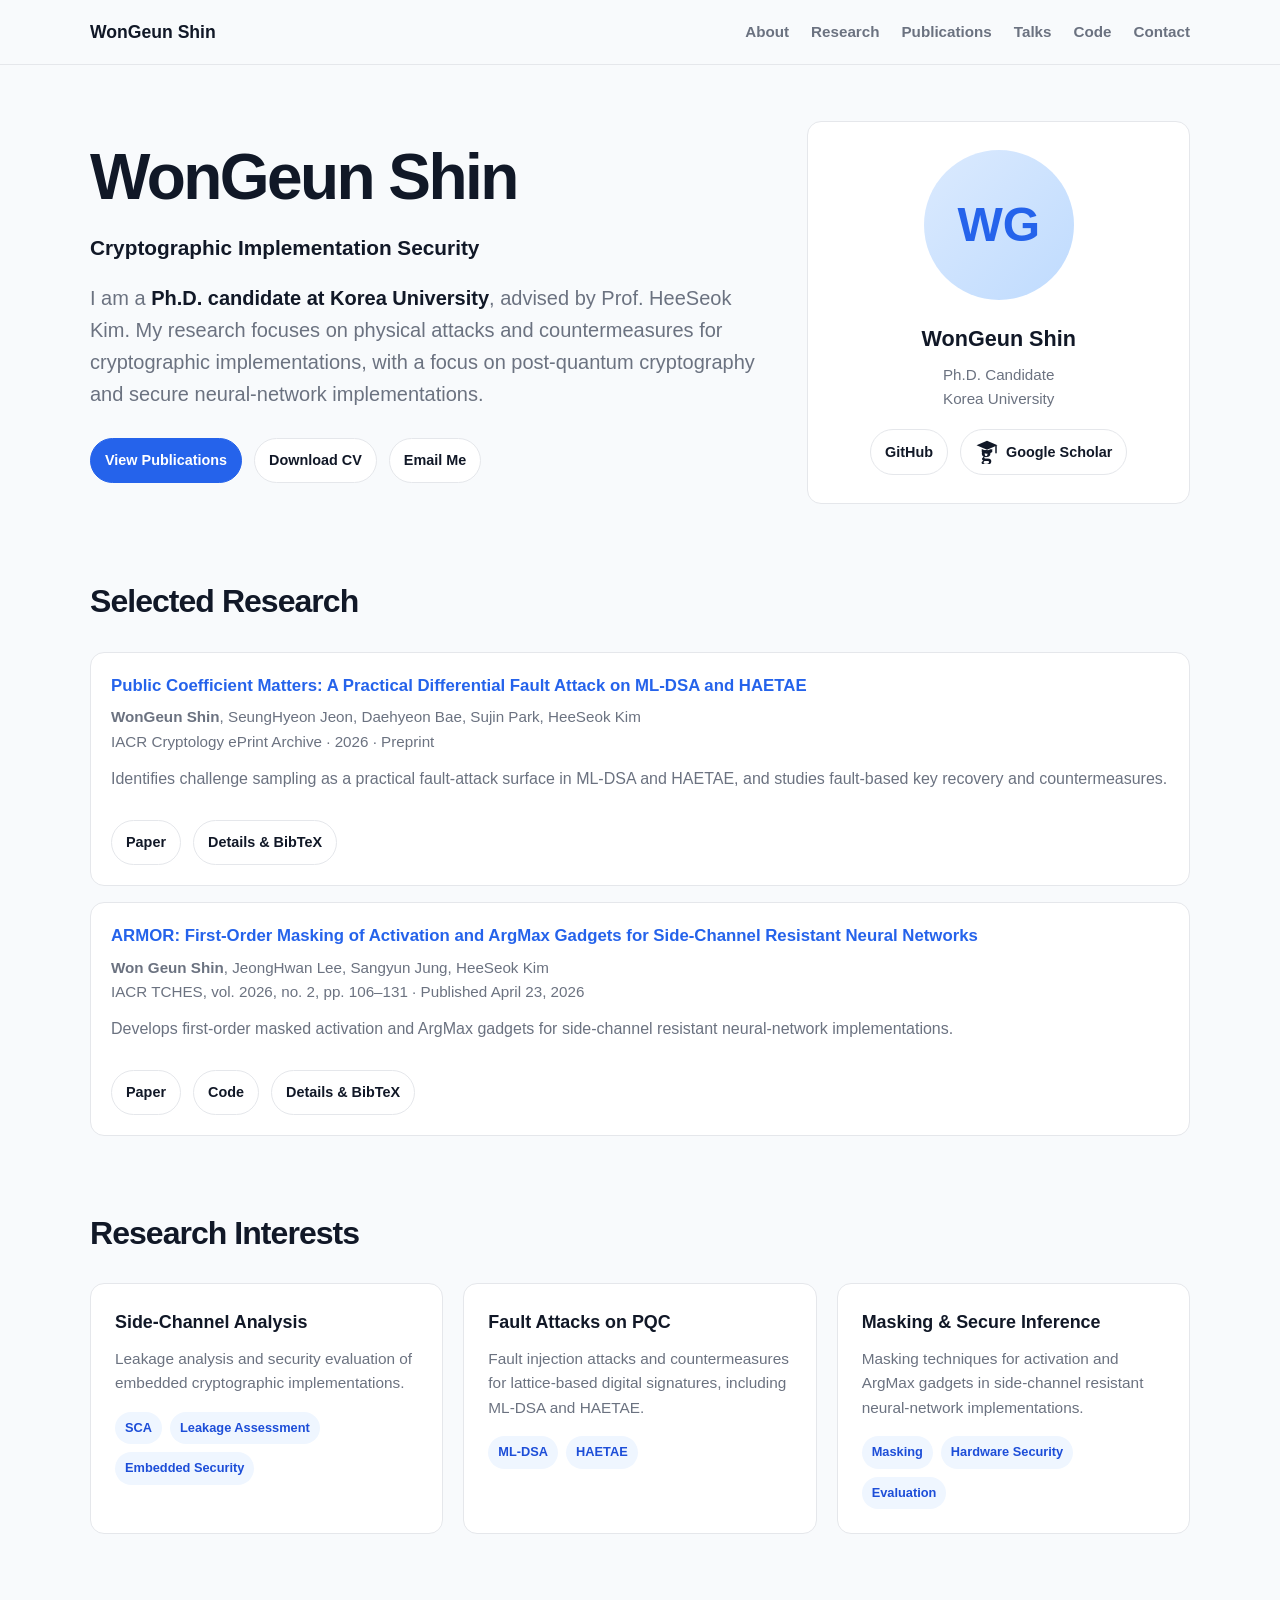
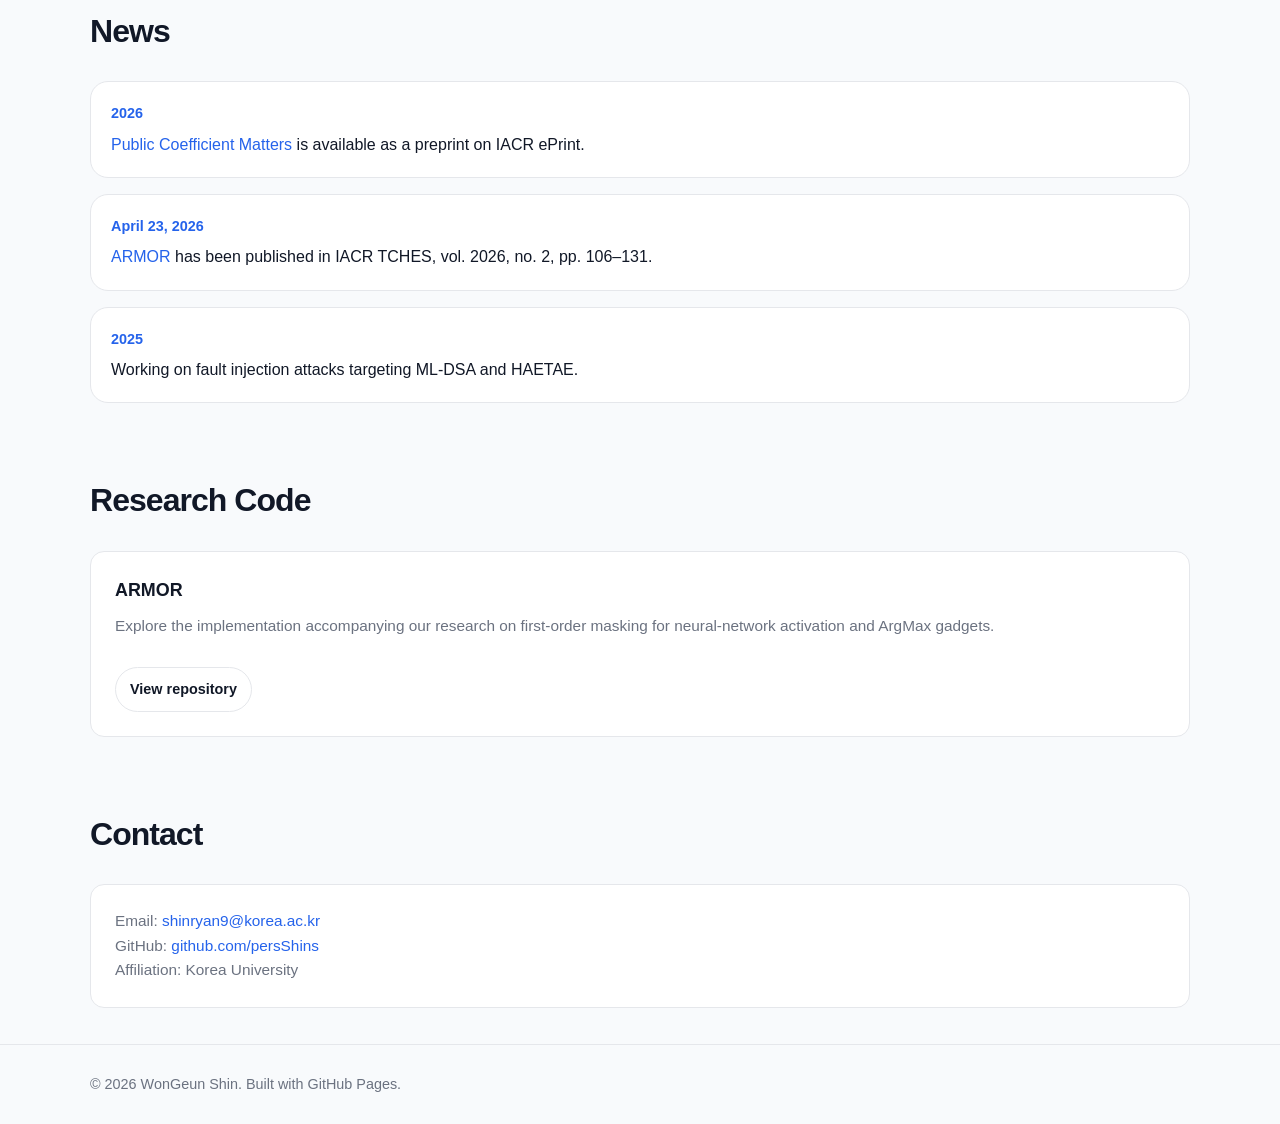
==== index.html @ 6dc253ec "Add mortarboard g icon to Google Scholar link" ====
<!DOCTYPE html>
<html lang="en">
<head>
  <meta charset="UTF-8" />
  <meta name="viewport" content="width=device-width, initial-scale=1.0" />
  <title>WonGeun Shin</title>
  <meta name="description" content="Personal academic homepage of WonGeun Shin, Ph.D. candidate in cryptographic implementation security." />

  <style>
    :root {
      --bg: #f8fafc;
      --card: #ffffff;
      --text: #111827;
      --muted: #6b7280;
      --line: #e5e7eb;
      --primary: #2563eb;
      --primary-dark: #1e40af;
      --tag-bg: #eff6ff;
      --tag-text: #1d4ed8;
      --shadow: 0 10px 25px rgba(15, 23, 42, 0.08);
    }

    * {
      box-sizing: border-box;
      margin: 0;
      padding: 0;
    }

    html {
      scroll-behavior: smooth;
    }

    body {
      font-family: -apple-system, BlinkMacSystemFont, "Segoe UI", Roboto, Helvetica, Arial, sans-serif;
      background: var(--bg);
      color: var(--text);
      line-height: 1.6;
    }

    a {
      color: var(--primary);
      text-decoration: none;
    }

    a:hover {
      color: var(--primary-dark);
      text-decoration: underline;
    }

    .container {
      width: min(1100px, 92%);
      margin: 0 auto;
    }

    header {
      position: sticky;
      top: 0;
      z-index: 50;
      background: rgba(248, 250, 252, 0.9);
      backdrop-filter: blur(14px);
      border-bottom: 1px solid var(--line);
    }

    nav {
      display: flex;
      justify-content: space-between;
      align-items: center;
      padding: 18px 0;
    }

    .logo {
      font-weight: 800;
      font-size: 1.1rem;
      color: var(--text);
    }

    .nav-links {
      display: flex;
      gap: 22px;
      font-size: 0.95rem;
    }

    .nav-links a {
      color: var(--muted);
      font-weight: 600;
    }

    .nav-links a:hover {
      color: var(--primary);
      text-decoration: none;
    }

    .hero {
      display: grid;
      grid-template-columns: 1.4fr 0.8fr;
      gap: 48px;
      align-items: center;
      padding: 80px 0 60px;
    }

    .hero h1 {
      font-size: clamp(2.3rem, 5vw, 4.4rem);
      line-height: 1.1;
      letter-spacing: -0.04em;
      margin-bottom: 18px;
    }

    .hero .subtitle {
      font-size: 1.25rem;
      color: var(--muted);
      margin-bottom: 24px;
      max-width: 720px;
    }

    .hero strong {
      color: var(--text);
    }

    .profile-card {
      background: var(--card);
      border: 1px solid var(--line);
      border-radius: 28px;
      padding: 28px;
      box-shadow: var(--shadow);
    }

    .profile-image {
      width: 150px;
      height: 150px;
      border-radius: 50%;
      background: linear-gradient(135deg, #dbeafe, #bfdbfe);
      margin: 0 auto 22px;
      display: flex;
      align-items: center;
      justify-content: center;
      color: var(--primary);
      font-size: 3rem;
      font-weight: 800;
    }

    .profile-card h2 {
      text-align: center;
      font-size: 1.35rem;
      margin-bottom: 6px;
    }

    .profile-card p {
      text-align: center;
      color: var(--muted);
      font-size: 0.95rem;
      margin-bottom: 18px;
    }

    .social-links {
      display: flex;
      justify-content: center;
      gap: 12px;
      flex-wrap: wrap;
    }

    .social-links a,
    .button {
      display: inline-flex;
      align-items: center;
      justify-content: center;
      padding: 10px 14px;
      border-radius: 999px;
      border: 1px solid var(--line);
      background: #fff;
      color: var(--text);
      font-size: 0.9rem;
      font-weight: 700;
      text-decoration: none;
    }

    .social-links a:hover,
    .button:hover {
      border-color: var(--primary);
      color: var(--primary);
      text-decoration: none;
    }

    .hero-actions {
      display: flex;
      gap: 12px;
      flex-wrap: wrap;
      margin-top: 28px;
    }

    .button.primary {
      background: var(--primary);
      color: white;
      border-color: var(--primary);
    }

    .button.primary:hover {
      background: var(--primary-dark);
      color: white;
    }

    section {
      padding: 56px 0;
    }

    .section-title {
      font-size: 2rem;
      letter-spacing: -0.03em;
      margin-bottom: 24px;
    }

    .grid {
      display: grid;
      grid-template-columns: repeat(3, 1fr);
      gap: 20px;
    }

    .card {
      background: var(--card);
      border: 1px solid var(--line);
      border-radius: 22px;
      padding: 24px;
      box-shadow: 0 5px 15px rgba(15, 23, 42, 0.04);
    }

    .card h3 {
      font-size: 1.12rem;
      margin-bottom: 10px;
    }

    .card p,
    .card li {
      color: var(--muted);
      font-size: 0.96rem;
    }

    .tags {
      display: flex;
      flex-wrap: wrap;
      gap: 8px;
      margin-top: 16px;
    }

    .tag {
      background: var(--tag-bg);
      color: var(--tag-text);
      border-radius: 999px;
      padding: 6px 10px;
      font-size: 0.8rem;
      font-weight: 700;
    }

    .news-list,
    .publication-list {
      display: flex;
      flex-direction: column;
      gap: 16px;
    }

    .news-item,
    .publication {
      background: var(--card);
      border: 1px solid var(--line);
      border-radius: 18px;
      padding: 20px;
    }

    .news-date {
      color: var(--primary);
      font-weight: 800;
      font-size: 0.9rem;
      margin-bottom: 6px;
    }

    .publication-title {
      font-weight: 800;
      font-size: 1.05rem;
      margin-bottom: 6px;
    }

    .publication-authors,
    .publication-venue {
      color: var(--muted);
      font-size: 0.95rem;
    }

    .publication-venue strong {
      color: var(--text);
    }

    .project-grid {
      display: grid;
      grid-template-columns: repeat(2, 1fr);
      gap: 20px;
    }

    footer {
      border-top: 1px solid var(--line);
      padding: 28px 0;
      color: var(--muted);
      font-size: 0.9rem;
    }

    @media (max-width: 850px) {
      .hero,
      .grid,
      .project-grid {
        grid-template-columns: 1fr;
      }

      .hero {
        padding-top: 48px;
      }

      .nav-links {
        display: none;
      }
    }
  </style>
  <link rel="stylesheet" href="site.css" />
</head>

<body>
  <a class="skip-link" href="#main-content">Skip to content</a>
  <header>
    <div class="container">
      <nav>
        <a class="logo" href="#">WonGeun Shin</a>
        <div class="nav-links">
          <a href="#about">About</a>
          <a href="#research">Research</a>
          <a href="publications.html">Publications</a>
          <a href="talks.html">Talks</a>
          <a href="#projects">Code</a>
          <a href="#contact">Contact</a>
        </div>
      </nav>
    </div>
  </header>

  <main class="container" id="main-content">
    <section class="hero" id="about">
      <div>
        <h1>WonGeun Shin</h1>
        <p class="research-heading">Cryptographic Implementation Security</p>
        <p class="subtitle">
          I am a <strong>Ph.D. candidate at Korea University</strong>, advised by Prof. HeeSeok Kim.
          My research focuses on physical attacks and countermeasures for cryptographic implementations,
          with a focus on post-quantum cryptography and secure neural-network implementations.
        </p>
        <div class="hero-actions">
          <a class="button primary" href="publications.html">View Publications</a>
          <a class="button" href="Academic_CV_SHIN.pdf">Download CV</a>
          <a class="button" href="mailto:shinryan9@korea.ac.kr">Email Me</a>
        </div>
      </div>

      <aside class="profile-card">
        <div class="profile-image">WG</div>
        <h2>WonGeun Shin</h2>
        <p>Ph.D. Candidate<br />Korea University</p>
        <div class="social-links">
          <a href="https://github.com/persShins" target="_blank" rel="noopener">GitHub</a>
          <a href="https://scholar.google.com/citations?user=Z7xED00AAAAJ" target="_blank" rel="noopener"><svg class="scholar-icon" viewBox="0 0 32 32" aria-hidden="true" focusable="false"><text x="15" y="27" text-anchor="middle" font-family="Georgia, 'Times New Roman', serif" font-size="28" font-weight="bold" fill="currentColor">g</text><path d="M2 7 16 1l14 6-14 6L2 7Zm7 5v4c4 3 10 3 14 0v-4l-7 3-7-3Z" fill="currentColor"></path><path d="M28 8v9" stroke="currentColor" stroke-width="2" stroke-linecap="round"></path></svg>Google Scholar</a>
        </div>
      </aside>
    </section>

    <section id="publications">
      <h2 class="section-title">Selected Research</h2>
      <div class="publication-list">
        <article class="publication">
          <div class="publication-title"><a href="https://eprint.iacr.org/2026/1344">Public Coefficient Matters: A Practical Differential Fault Attack on ML-DSA and HAETAE</a></div>
          <div class="publication-authors"><strong>WonGeun Shin</strong>, SeungHyeon Jeon, Daehyeon Bae, Sujin Park, HeeSeok Kim</div>
          <div class="publication-venue">IACR Cryptology ePrint Archive · 2026 · Preprint</div>
          <p class="research-summary">Identifies challenge sampling as a practical fault-attack surface in ML-DSA and HAETAE, and studies fault-based key recovery and countermeasures.</p>
          <div class="hero-actions"><a class="button" href="https://eprint.iacr.org/2026/1344">Paper</a><a class="button" href="publications.html#public-coefficient">Details &amp; BibTeX</a></div>
        </article>
        <article class="publication">
          <div class="publication-title"><a href="https://doi.org/10.46586/tches.v2026.i2.106-131">ARMOR: First-Order Masking of Activation and ArgMax Gadgets for Side-Channel Resistant Neural Networks</a></div>
          <div class="publication-authors"><strong>Won Geun Shin</strong>, JeongHwan Lee, Sangyun Jung, HeeSeok Kim</div>
          <div class="publication-venue">IACR TCHES, vol. 2026, no. 2, pp. 106–131 · Published April 23, 2026</div>
          <p class="research-summary">Develops first-order masked activation and ArgMax gadgets for side-channel resistant neural-network implementations.</p>
          <div class="hero-actions"><a class="button" href="https://doi.org/10.46586/tches.v2026.i2.106-131">Paper</a><a class="button" href="https://github.com/persShins/ARMOR">Code</a><a class="button" href="publications.html#armor">Details &amp; BibTeX</a></div>
        </article>
      </div>
    </section>
    <section id="research">
      <h2 class="section-title">Research Interests</h2>
      <div class="grid">
        <div class="card">
          <h3>Side-Channel Analysis</h3>
          <p>Leakage analysis and security evaluation of embedded cryptographic implementations.</p>
          <div class="tags">
            <span class="tag">SCA</span>
            <span class="tag">Leakage Assessment</span>
            <span class="tag">Embedded Security</span>
          </div>
        </div>
        <div class="card">
          <h3>Fault Attacks on PQC</h3>
          <p>Fault injection attacks and countermeasures for lattice-based digital signatures, including ML-DSA and HAETAE.</p>
          <div class="tags">
            <span class="tag">ML-DSA</span>
            <span class="tag">HAETAE</span>
          </div>
        </div>
        <div class="card">
          <h3>Masking &amp; Secure Inference</h3>
          <p>Masking techniques for activation and ArgMax gadgets in side-channel resistant neural-network implementations.</p>
          <div class="tags">
            <span class="tag">Masking</span>
            <span class="tag">Hardware Security</span>
            <span class="tag">Evaluation</span>
          </div>
        </div>
      </div>
    </section>

    <section id="news">
      <h2 class="section-title">News</h2>
      <div class="news-list">
        <div class="news-item">
          <div class="news-date">2026</div>
          <p><a href="https://eprint.iacr.org/2026/1344">Public Coefficient Matters</a> is available as a preprint on IACR ePrint.</p>
        </div>
        <div class="news-item">
          <div class="news-date"><time datetime="2026-04-23">April 23, 2026</time></div>
          <p><a href="https://doi.org/10.46586/tches.v2026.i2.106-131">ARMOR</a> has been published in IACR TCHES, vol. 2026, no. 2, pp. 106–131.</p>
        </div>
        <div class="news-item">
          <div class="news-date">2025</div>
          <p>Working on fault injection attacks targeting ML-DSA and HAETAE.</p>
        </div>
      </div>
    </section>

    <section id="projects">
      <h2 class="section-title">Research Code</h2>
      <div class="card">
        <h3>ARMOR</h3>
        <p>Explore the implementation accompanying our research on first-order masking for neural-network activation and ArgMax gadgets.</p>
        <div class="hero-actions"><a class="button" href="https://github.com/persShins/ARMOR">View repository</a></div>
      </div>
    </section>

    <section id="contact">
      <h2 class="section-title">Contact</h2>
      <div class="card">
        <p>
          Email: <a href="mailto:shinryan9@korea.ac.kr">shinryan9@korea.ac.kr</a><br />
          GitHub: <a href="https://github.com/persShins" target="_blank" rel="noopener">github.com/persShins</a><br />
          Affiliation: Korea University
        </p>
      </div>
    </section>
  </main>

  <footer>
    <div class="container">
      © <span id="year"></span> WonGeun Shin. Built with GitHub Pages.
    </div>
  </footer>

  <script>
    document.getElementById("year").textContent = new Date().getFullYear();
  </script>
</body>
</html>
---- site.css ----
/* Shared navigation, readability, and accessibility. */
.scholar-icon { width: 24px; height: 24px; flex: 0 0 auto; margin-right: 7px; }
section, article[id] { scroll-margin-top: 120px; }
a:focus-visible, button:focus-visible { outline: 3px solid #2563eb; outline-offset: 4px; }
.skip-link { position: absolute; left: 12px; top: -100px; background: white; padding: 10px 16px; z-index: 100; }
.skip-link:focus { top: 8px; }
.research-heading { font-size: 1.3rem; font-weight: 650; margin-bottom: 18px; }
.research-summary { margin-top: 12px; color: var(--muted); }
.hero { padding: 56px 0 36px; }
section { padding: 36px 0; }
.card, .profile-card, .publication { border-radius: 14px; box-shadow: none; }
.publication:hover { transform: none; box-shadow: none; }
.publication-details[hidden] { display: none; }
.publication.open .publication-details { max-height: none; }
.publication-content, .hero > div { min-width: 0; }
.publication-title, .bibtex-box { overflow-wrap: anywhere; }
.details-toggle, button { cursor: pointer; }
@media (max-width: 850px) {
  nav { flex-wrap: wrap; gap: 10px; padding: 12px 0; }
  .nav-links { display: flex; flex-wrap: wrap; gap: 8px 16px; font-size: 0.9rem; }
  .nav-links a { padding: 4px 0; }
  .hero { gap: 24px; }
  .profile-card { padding: 20px; }
  .profile-image { width: 80px; height: 80px; font-size: 2rem; }
  .publication-details { min-width: 0; }
  .detail-panel { min-width: 0; }
}
@media (prefers-reduced-motion: reduce) {
  html { scroll-behavior: auto; }
  *, *::before, *::after { transition: none !important; }
}
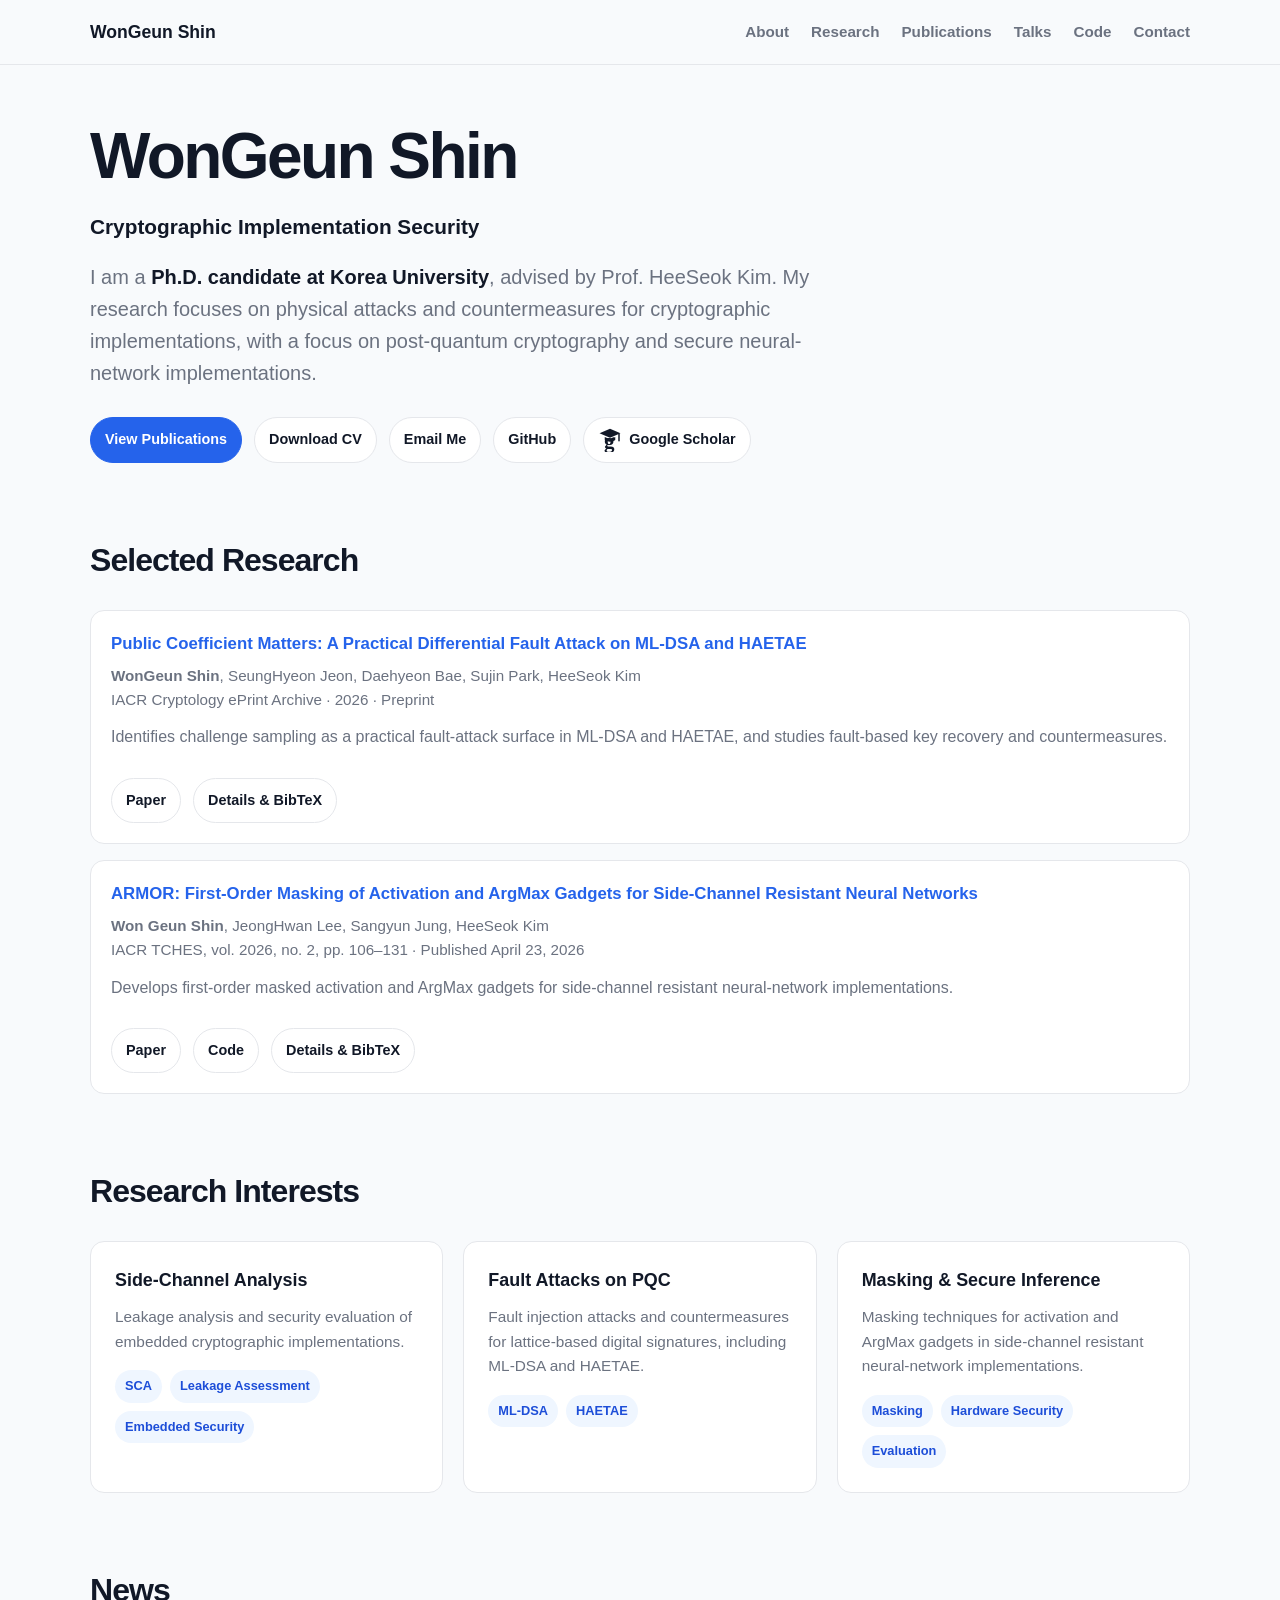
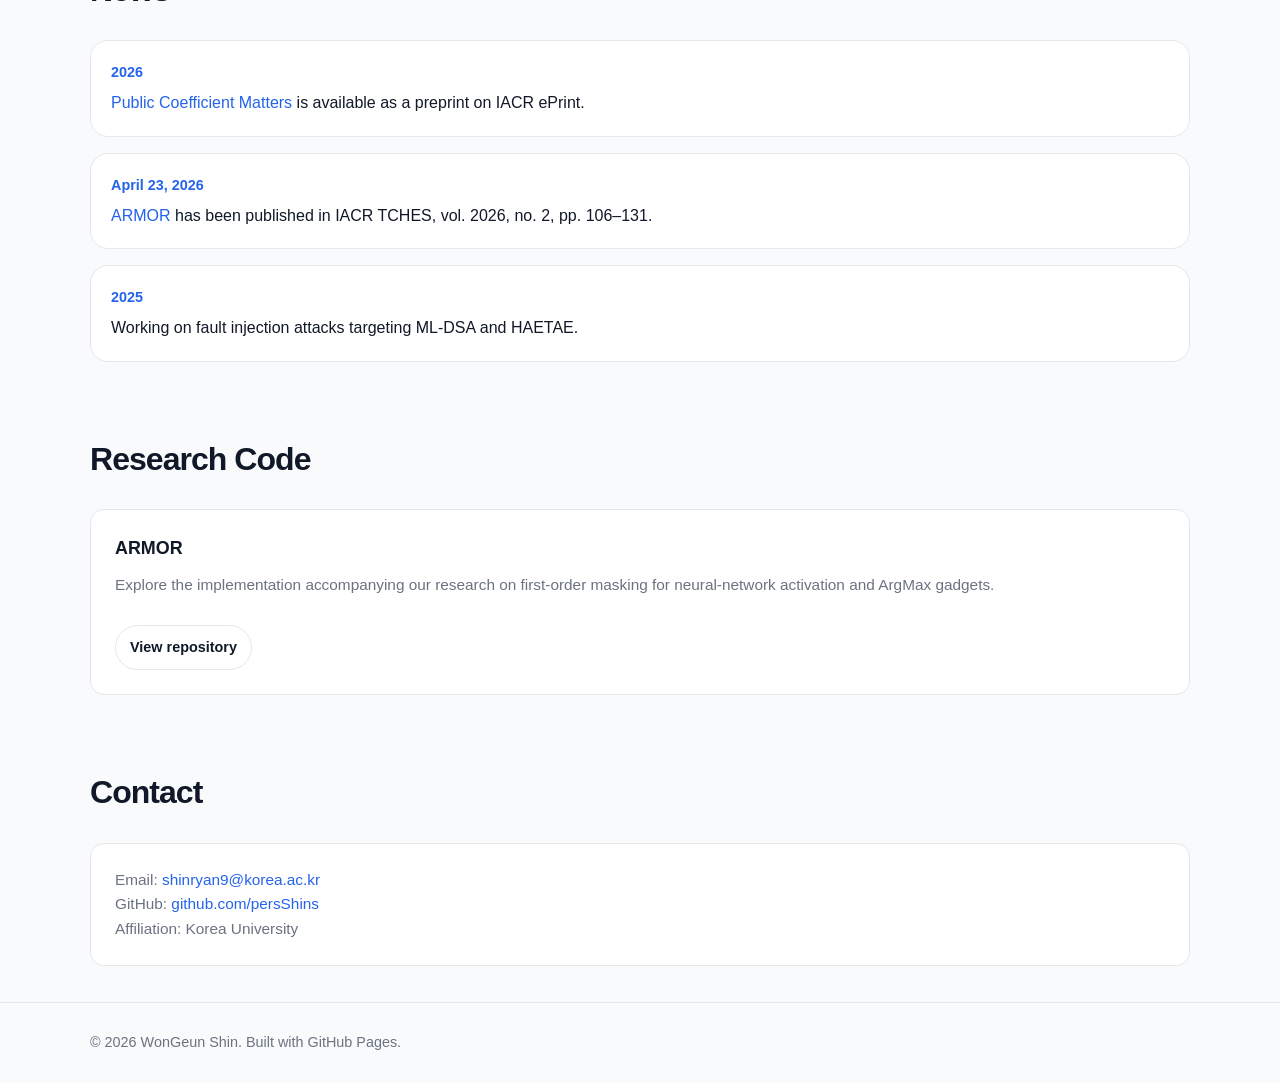
==== commit 5011d932: "Unify profile links below the introduction" ====
--- a/index.html
+++ b/index.html
@@ -91,10 +91,7 @@
     }
 
     .hero {
-      display: grid;
-      grid-template-columns: 1.4fr 0.8fr;
-      gap: 48px;
-      align-items: center;
+      display: block;
       padding: 80px 0 60px;
     }
 
@@ -116,49 +113,6 @@
       color: var(--text);
     }
 
-    .profile-card {
-      background: var(--card);
-      border: 1px solid var(--line);
-      border-radius: 28px;
-      padding: 28px;
-      box-shadow: var(--shadow);
-    }
-
-    .profile-image {
-      width: 150px;
-      height: 150px;
-      border-radius: 50%;
-      background: linear-gradient(135deg, #dbeafe, #bfdbfe);
-      margin: 0 auto 22px;
-      display: flex;
-      align-items: center;
-      justify-content: center;
-      color: var(--primary);
-      font-size: 3rem;
-      font-weight: 800;
-    }
-
-    .profile-card h2 {
-      text-align: center;
-      font-size: 1.35rem;
-      margin-bottom: 6px;
-    }
-
-    .profile-card p {
-      text-align: center;
-      color: var(--muted);
-      font-size: 0.95rem;
-      margin-bottom: 18px;
-    }
-
-    .social-links {
-      display: flex;
-      justify-content: center;
-      gap: 12px;
-      flex-wrap: wrap;
-    }
-
-    .social-links a,
     .button {
       display: inline-flex;
       align-items: center;
@@ -173,7 +127,6 @@
       text-decoration: none;
     }
 
-    .social-links a:hover,
     .button:hover {
       border-color: var(--primary);
       color: var(--primary);
@@ -351,18 +304,11 @@
           <a class="button primary" href="publications.html">View Publications</a>
           <a class="button" href="Academic_CV_SHIN.pdf">Download CV</a>
           <a class="button" href="mailto:shinryan9@korea.ac.kr">Email Me</a>
-        </div>
-      </div>
-
-      <aside class="profile-card">
-        <div class="profile-image">WG</div>
-        <h2>WonGeun Shin</h2>
-        <p>Ph.D. Candidate<br />Korea University</p>
-        <div class="social-links">
-          <a href="https://github.com/persShins" target="_blank" rel="noopener">GitHub</a>
-          <a href="https://scholar.google.com/citations?user=Z7xED00AAAAJ" target="_blank" rel="noopener"><svg class="scholar-icon" viewBox="0 0 32 32" aria-hidden="true" focusable="false"><text x="15" y="27" text-anchor="middle" font-family="Georgia, 'Times New Roman', serif" font-size="28" font-weight="bold" fill="currentColor">g</text><path d="M2 7 16 1l14 6-14 6L2 7Zm7 5v4c4 3 10 3 14 0v-4l-7 3-7-3Z" fill="currentColor"></path><path d="M28 8v9" stroke="currentColor" stroke-width="2" stroke-linecap="round"></path></svg>Google Scholar</a>
-        </div>
-      </aside>
+          <a class="button" href="https://github.com/persShins" target="_blank" rel="noopener">GitHub</a>
+          <a class="button" href="https://scholar.google.com/citations?user=Z7xED00AAAAJ" target="_blank" rel="noopener"><svg class="scholar-icon" viewBox="0 0 32 32" aria-hidden="true" focusable="false"><text x="15" y="27" text-anchor="middle" font-family="Georgia, 'Times New Roman', serif" font-size="28" font-weight="bold" fill="currentColor">g</text><path d="M2 7 16 1l14 6-14 6L2 7Zm7 5v4c4 3 10 3 14 0v-4l-7 3-7-3Z" fill="currentColor"></path><path d="M28 8v9" stroke="currentColor" stroke-width="2" stroke-linecap="round"></path></svg>Google Scholar</a>
+        </div>
+      </div>
+
     </section>
 
     <section id="publications">
--- a/site.css
+++ b/site.css
@@ -8,7 +8,7 @@
 .research-summary { margin-top: 12px; color: var(--muted); }
 .hero { padding: 56px 0 36px; }
 section { padding: 36px 0; }
-.card, .profile-card, .publication { border-radius: 14px; box-shadow: none; }
+.card, .publication { border-radius: 14px; box-shadow: none; }
 .publication:hover { transform: none; box-shadow: none; }
 .publication-details[hidden] { display: none; }
 .publication.open .publication-details { max-height: none; }
@@ -20,8 +20,6 @@
   .nav-links { display: flex; flex-wrap: wrap; gap: 8px 16px; font-size: 0.9rem; }
   .nav-links a { padding: 4px 0; }
   .hero { gap: 24px; }
-  .profile-card { padding: 20px; }
-  .profile-image { width: 80px; height: 80px; font-size: 2rem; }
   .publication-details { min-width: 0; }
   .detail-panel { min-width: 0; }
 }
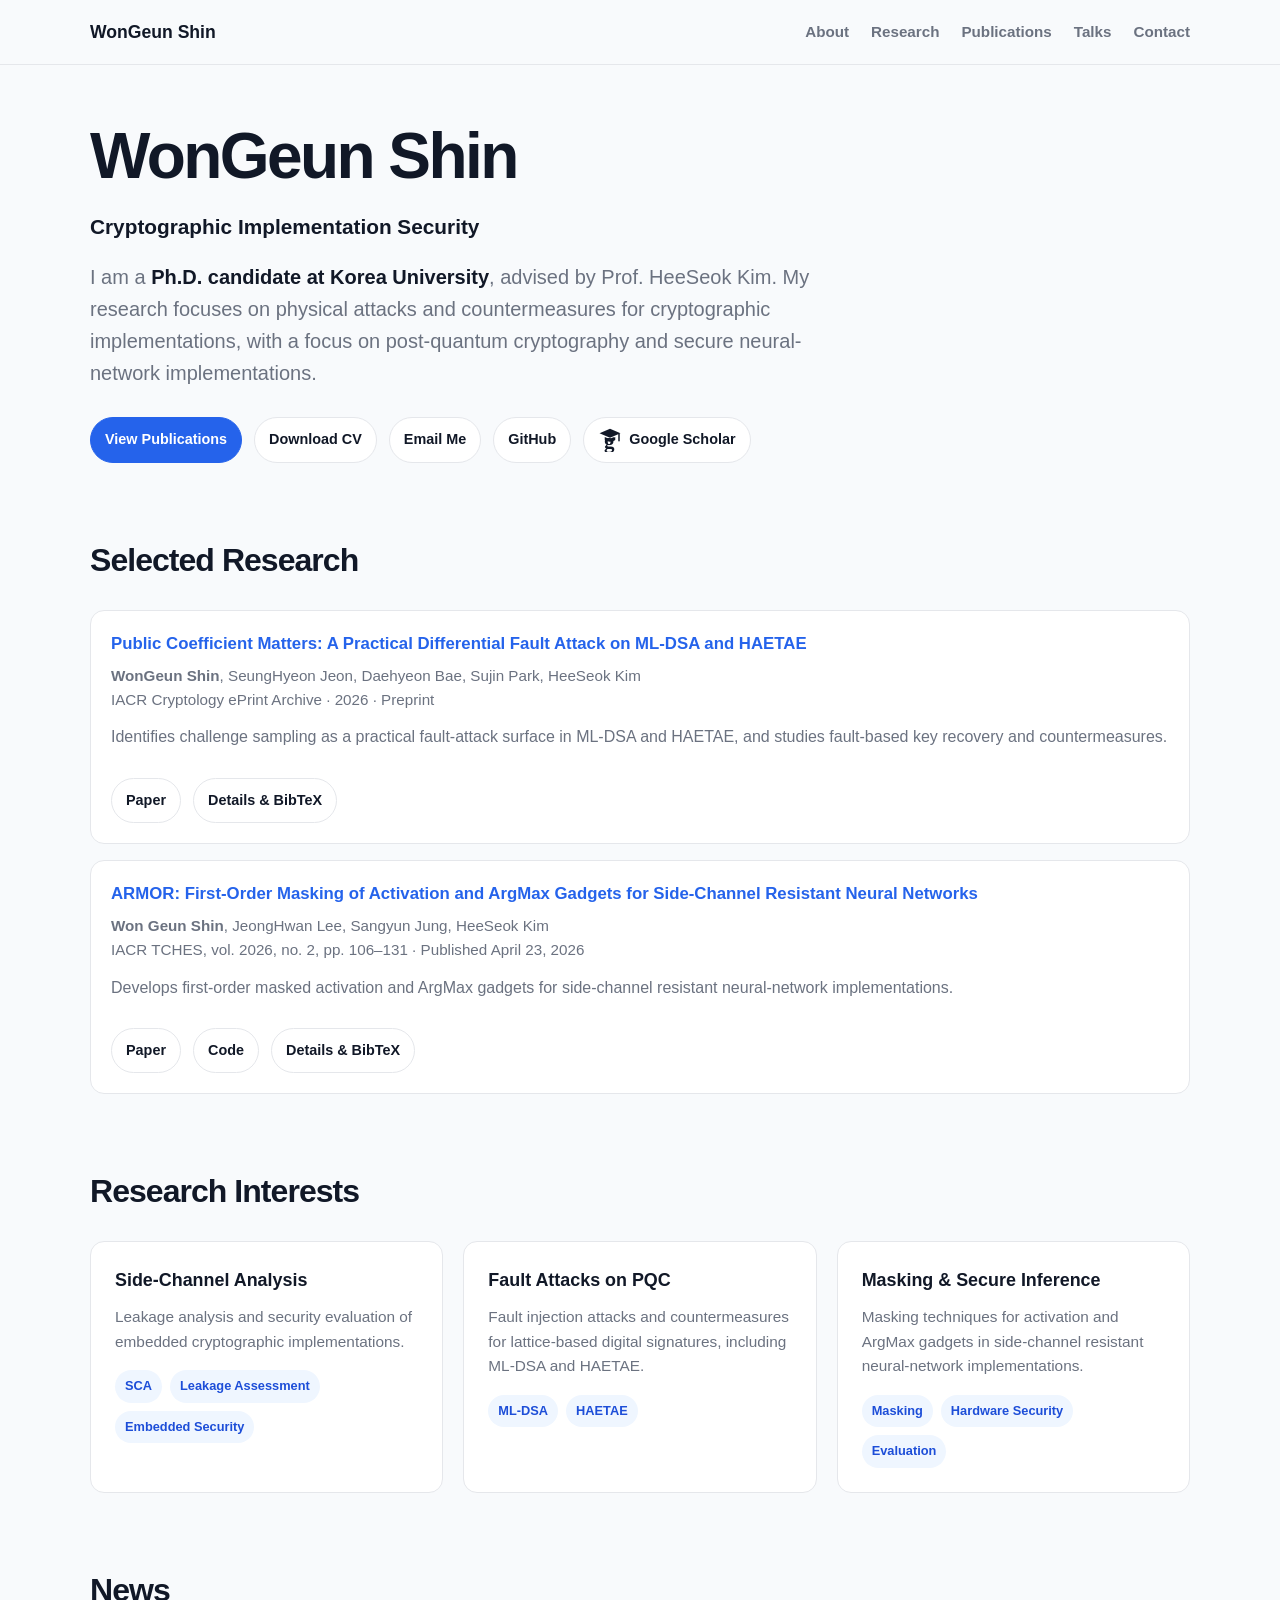
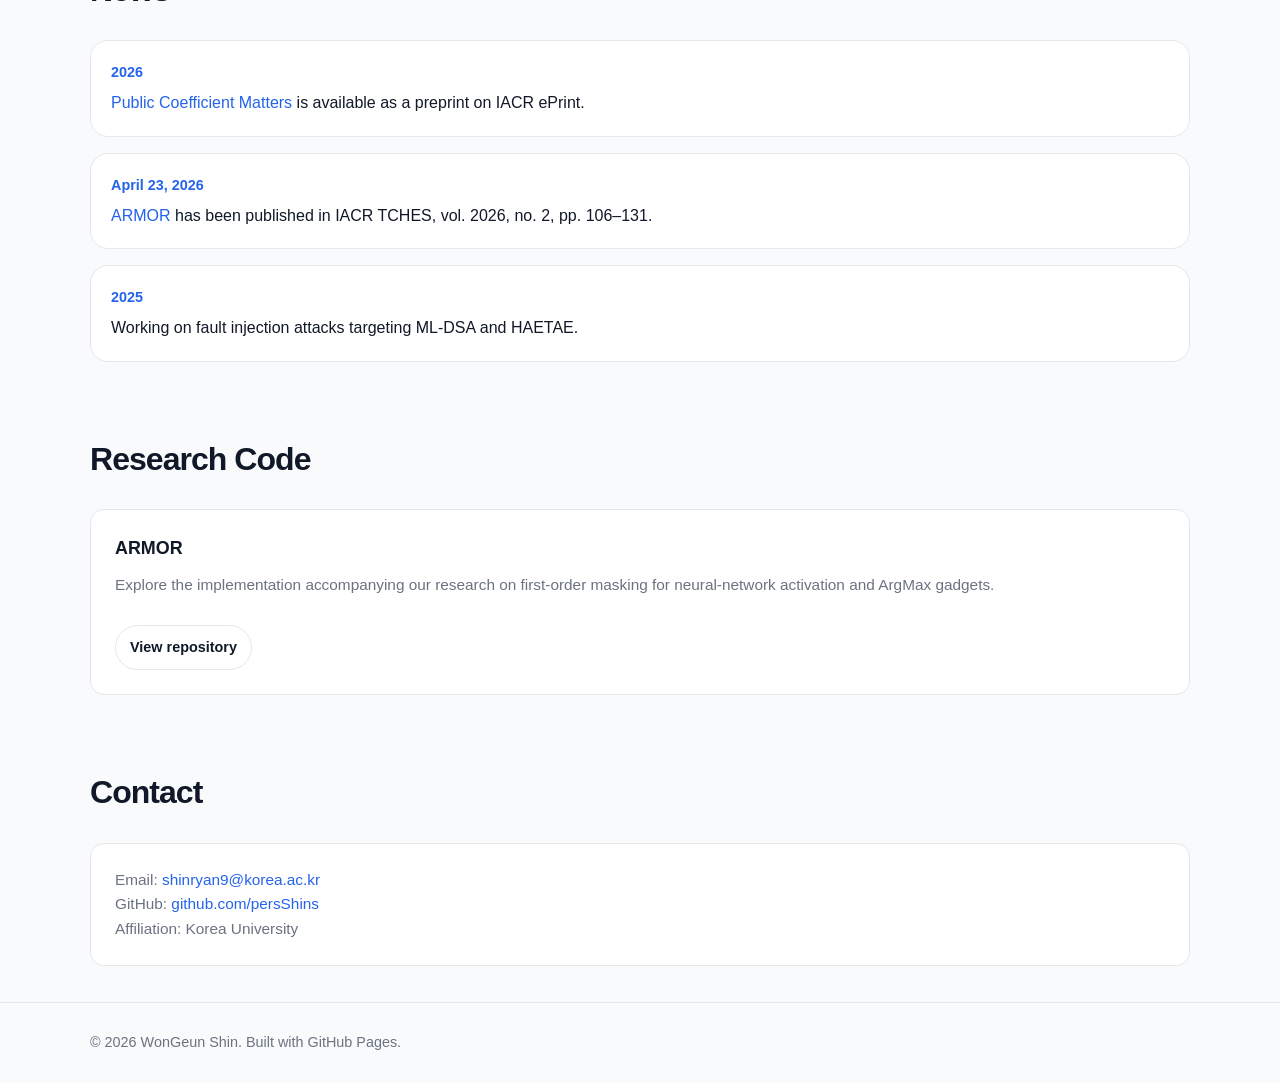
==== commit 2154a256: "Remove Code tab from all page navigation" ====
--- a/index.html
+++ b/index.html
@@ -1,10 +1,13 @@
 <!DOCTYPE html>
 <html lang="en">
 <head>
+  <meta name="google-site-verification" content="gVRZyTQiGYqXwaPZZ23dfT4CSTzTn5Zj_EtYYCJvGF8" />
   <meta charset="UTF-8" />
+  <link rel="icon" type="image/png" sizes="96x96" href="/favicon.png" />
   <meta name="viewport" content="width=device-width, initial-scale=1.0" />
-  <title>WonGeun Shin</title>
-  <meta name="description" content="Personal academic homepage of WonGeun Shin, Ph.D. candidate in cryptographic implementation security." />
+  <title>WonGeun Shin | Cryptographic Implementation Security</title>
+  <meta name="description" content="WonGeun Shin (Won Geun Shin), Ph.D. candidate at Korea University. Research on side-channel analysis, fault attacks, masking, and post-quantum cryptography." />
+  <link rel="canonical" href="https://persshins.github.io/" />
 
   <style>
     :root {
@@ -283,7 +286,6 @@
           <a href="#research">Research</a>
           <a href="publications.html">Publications</a>
           <a href="talks.html">Talks</a>
-          <a href="#projects">Code</a>
           <a href="#contact">Contact</a>
         </div>
       </nav>
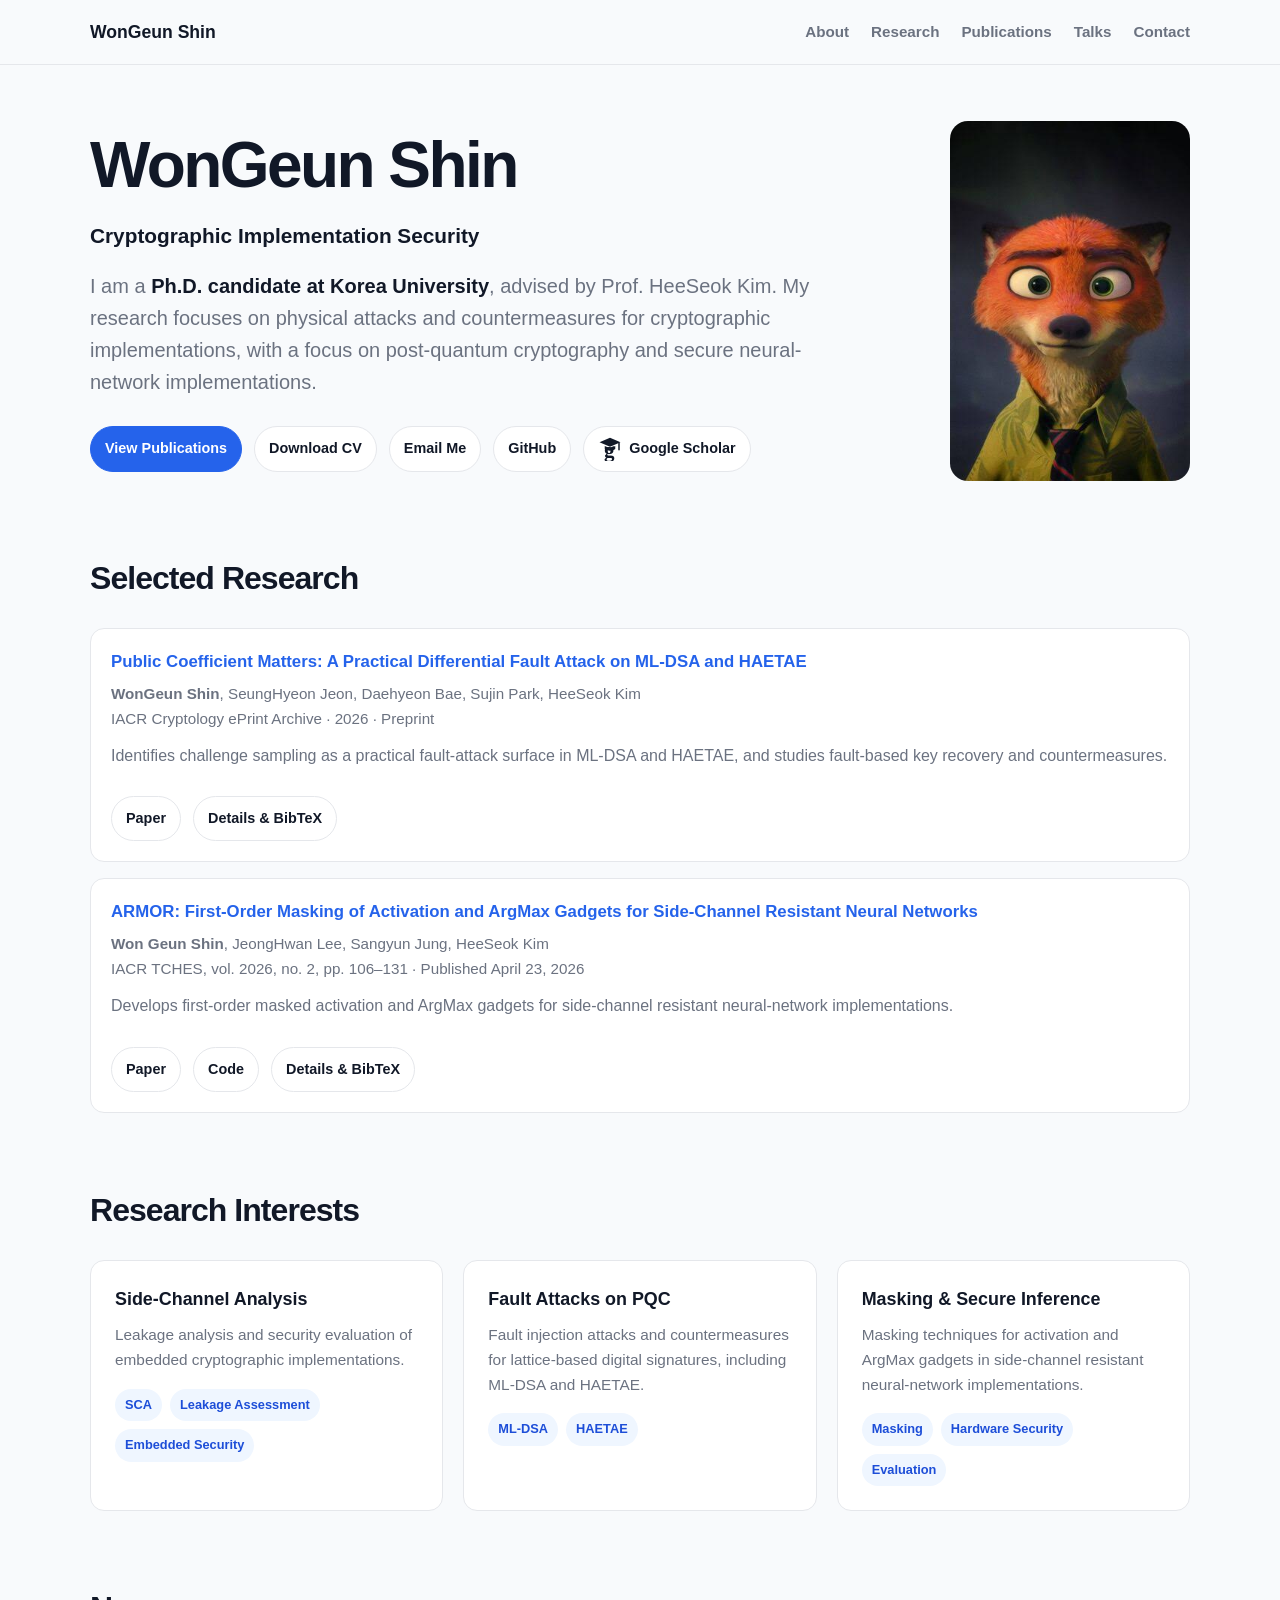
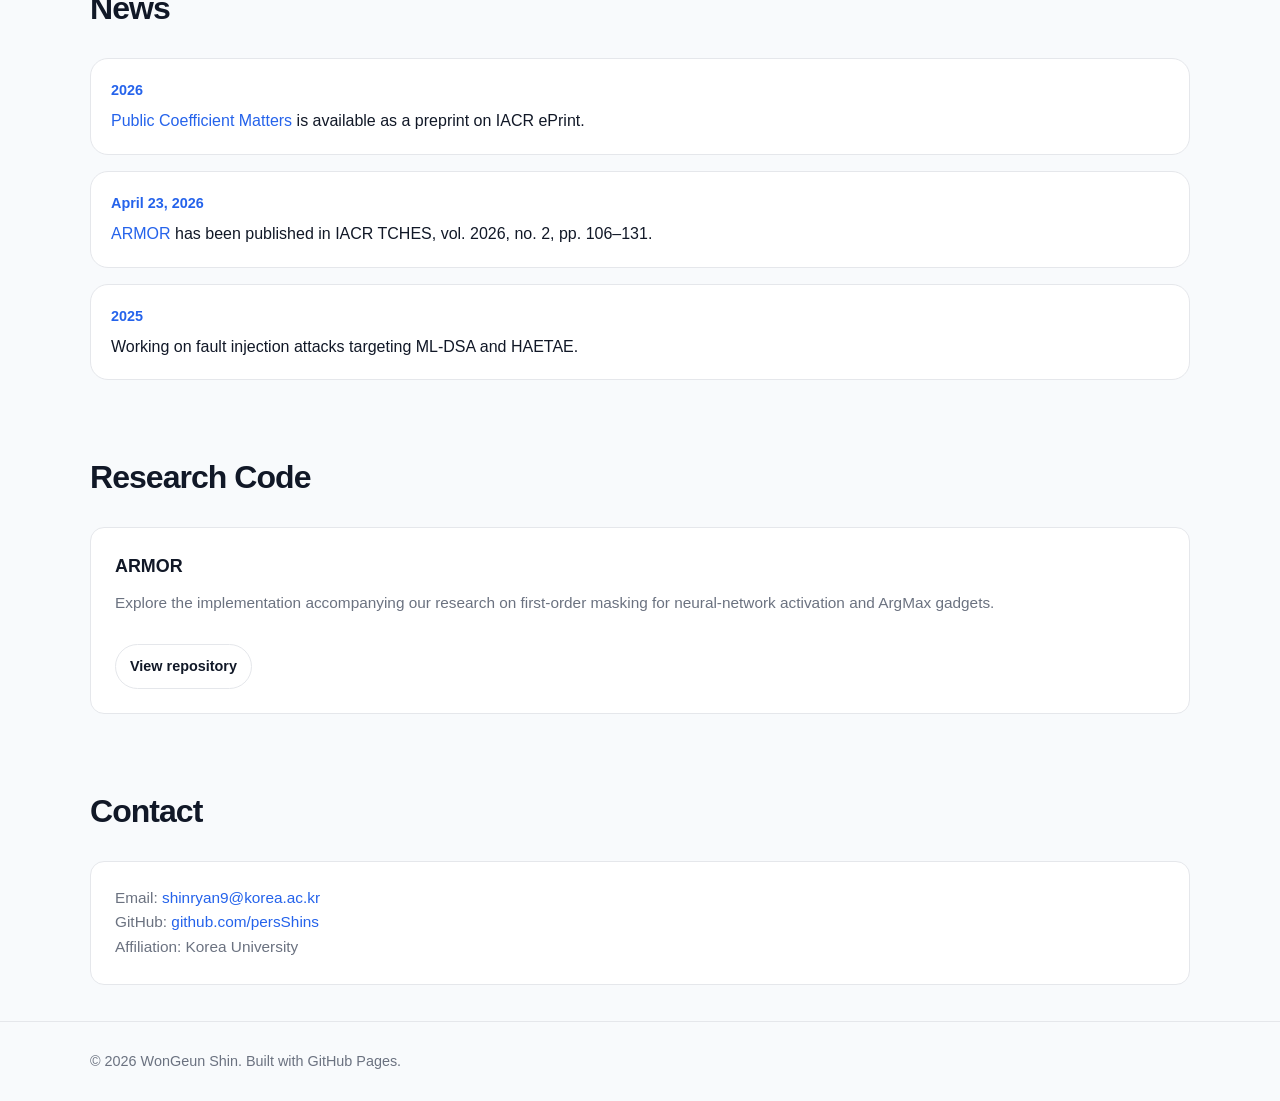
==== commit df6b24b8: "Add selected fox avatar to homepage profile" ====
--- a/index.html
+++ b/index.html
@@ -94,9 +94,14 @@
     }
 
     .hero {
-      display: block;
+      display: grid;
+      grid-template-columns: minmax(0, 1fr) 240px;
+      align-items: center;
+      gap: 40px;
       padding: 80px 0 60px;
     }
+
+    .profile-image { display: block; width: 100%; max-width: 240px; height: auto; border-radius: 18px; justify-self: center; }
 
     .hero h1 {
       font-size: clamp(2.3rem, 5vw, 4.4rem);
@@ -310,7 +315,7 @@
           <a class="button" href="https://scholar.google.com/citations?user=Z7xED00AAAAJ" target="_blank" rel="noopener"><svg class="scholar-icon" viewBox="0 0 32 32" aria-hidden="true" focusable="false"><text x="15" y="27" text-anchor="middle" font-family="Georgia, 'Times New Roman', serif" font-size="28" font-weight="bold" fill="currentColor">g</text><path d="M2 7 16 1l14 6-14 6L2 7Zm7 5v4c4 3 10 3 14 0v-4l-7 3-7-3Z" fill="currentColor"></path><path d="M28 8v9" stroke="currentColor" stroke-width="2" stroke-linecap="round"></path></svg>Google Scholar</a>
         </div>
       </div>
-
+      <img class="profile-image" src="assets/images/profile/avatar.png" width="320" height="480" alt="An illustrated orange fox avatar wearing a green shirt." />
     </section>
 
     <section id="publications">
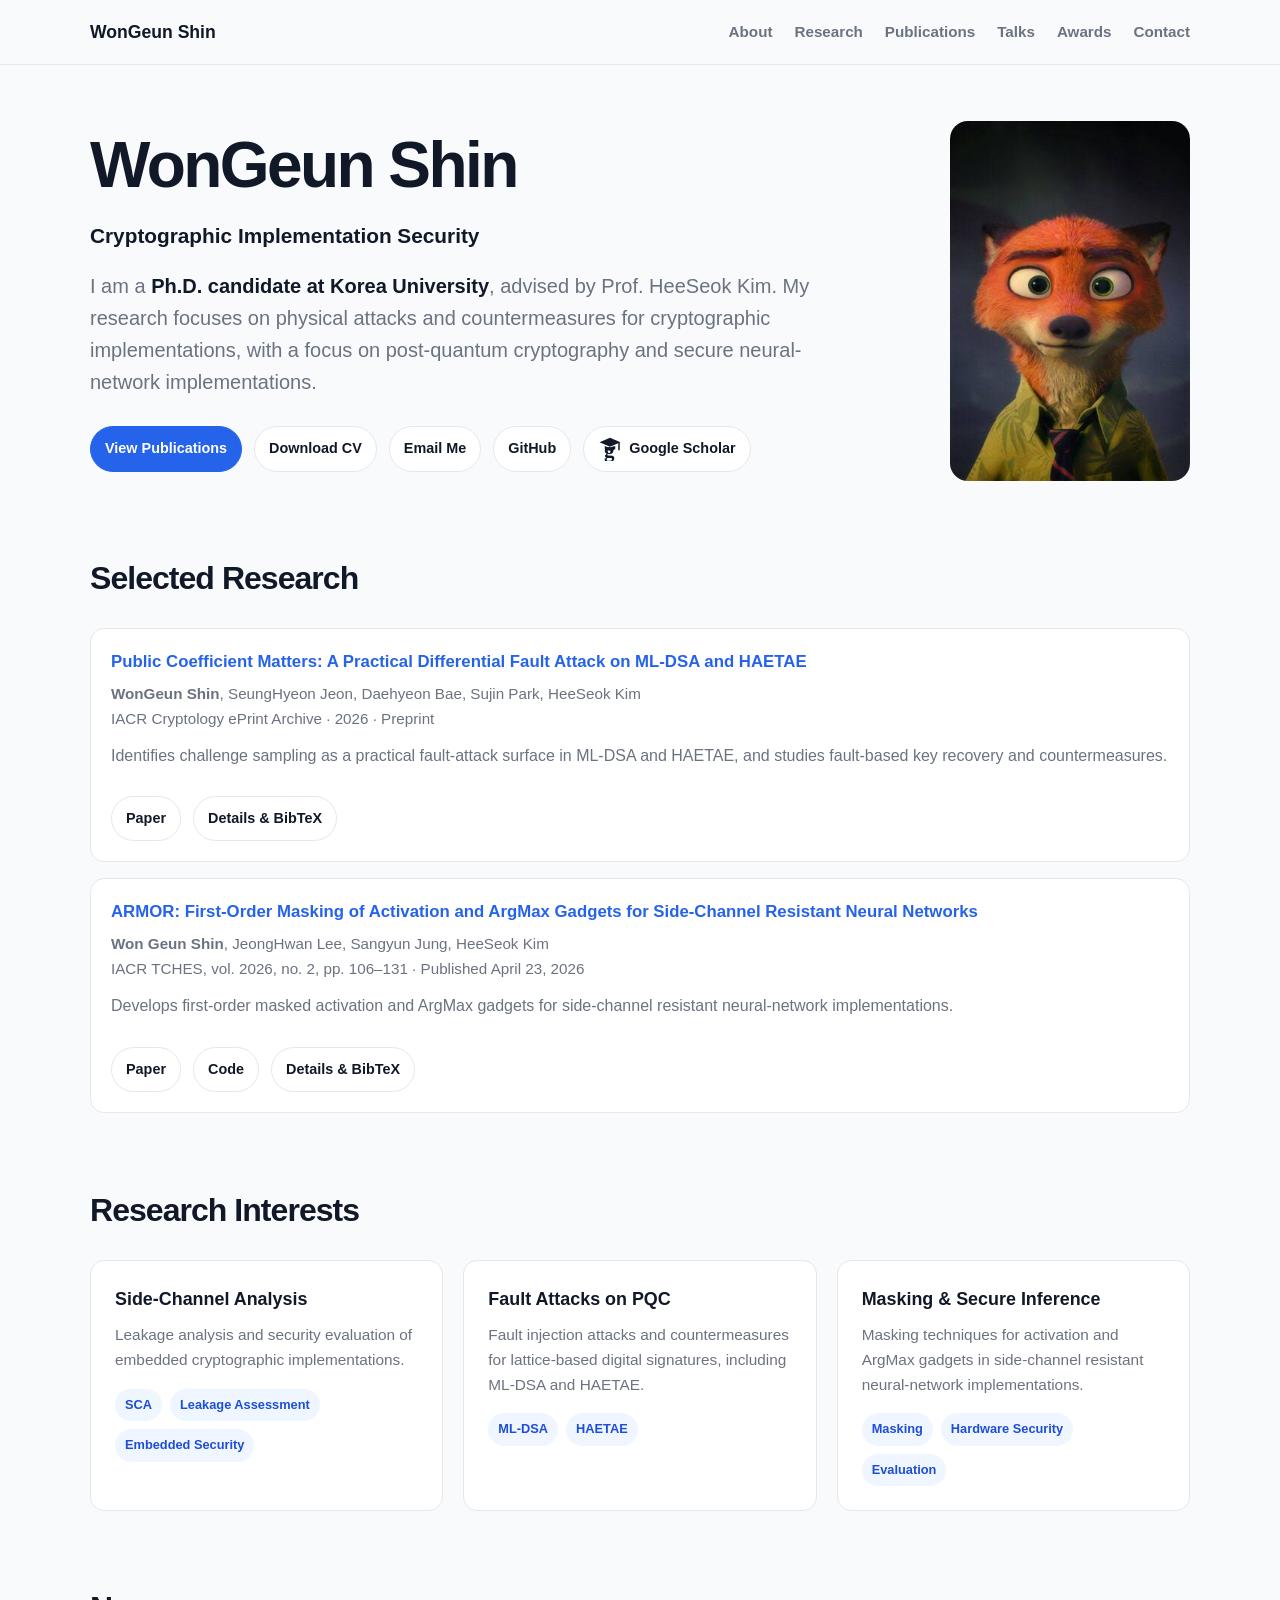
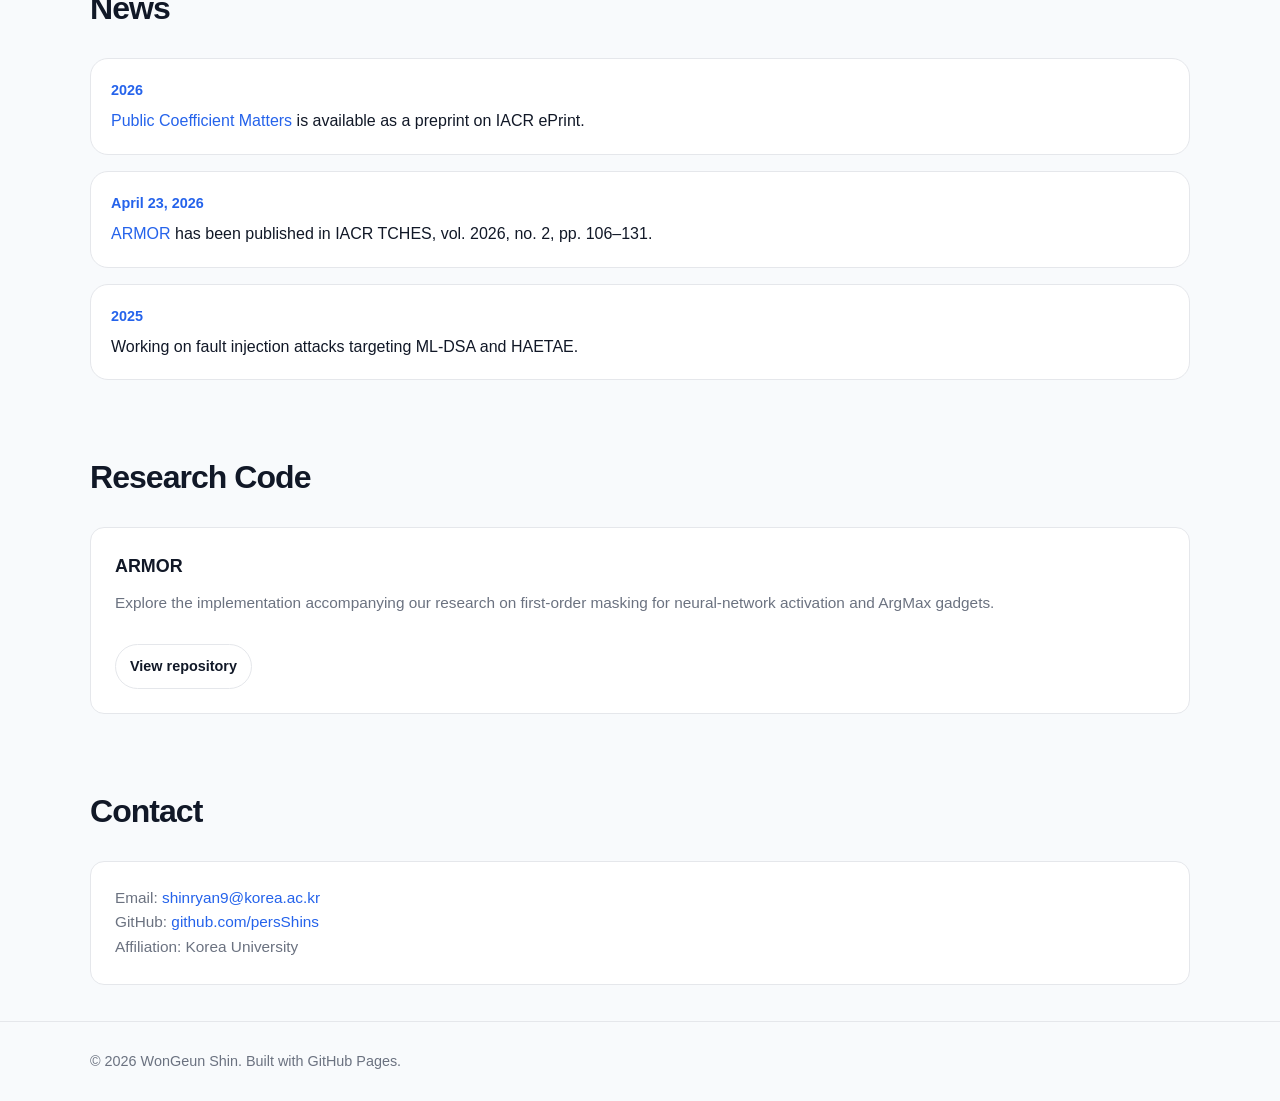
==== commit 9e65fde0: "Add Awards page featuring FX96 NIS Director's Award" ====
--- a/index.html
+++ b/index.html
@@ -291,6 +291,7 @@
           <a href="#research">Research</a>
           <a href="publications.html">Publications</a>
           <a href="talks.html">Talks</a>
+          <a href="awards.html">Awards</a>
           <a href="#contact">Contact</a>
         </div>
       </nav>
